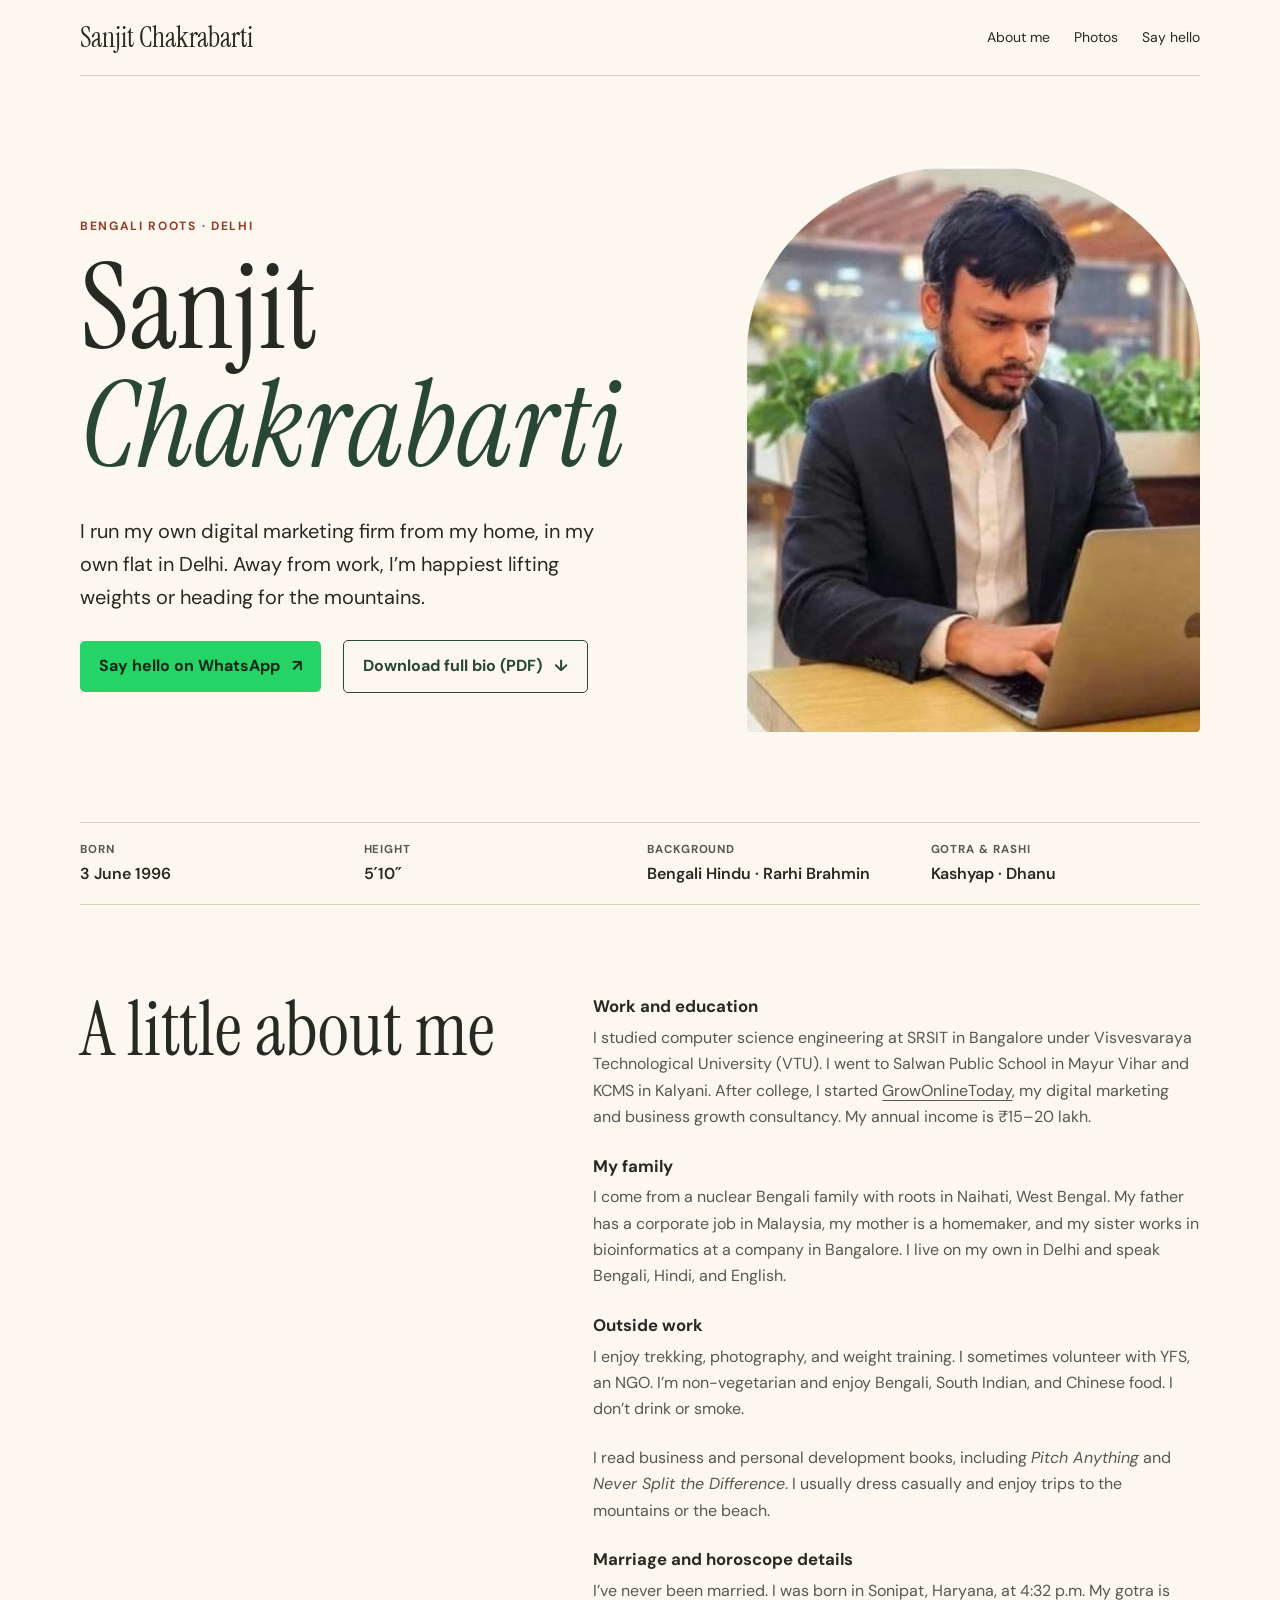
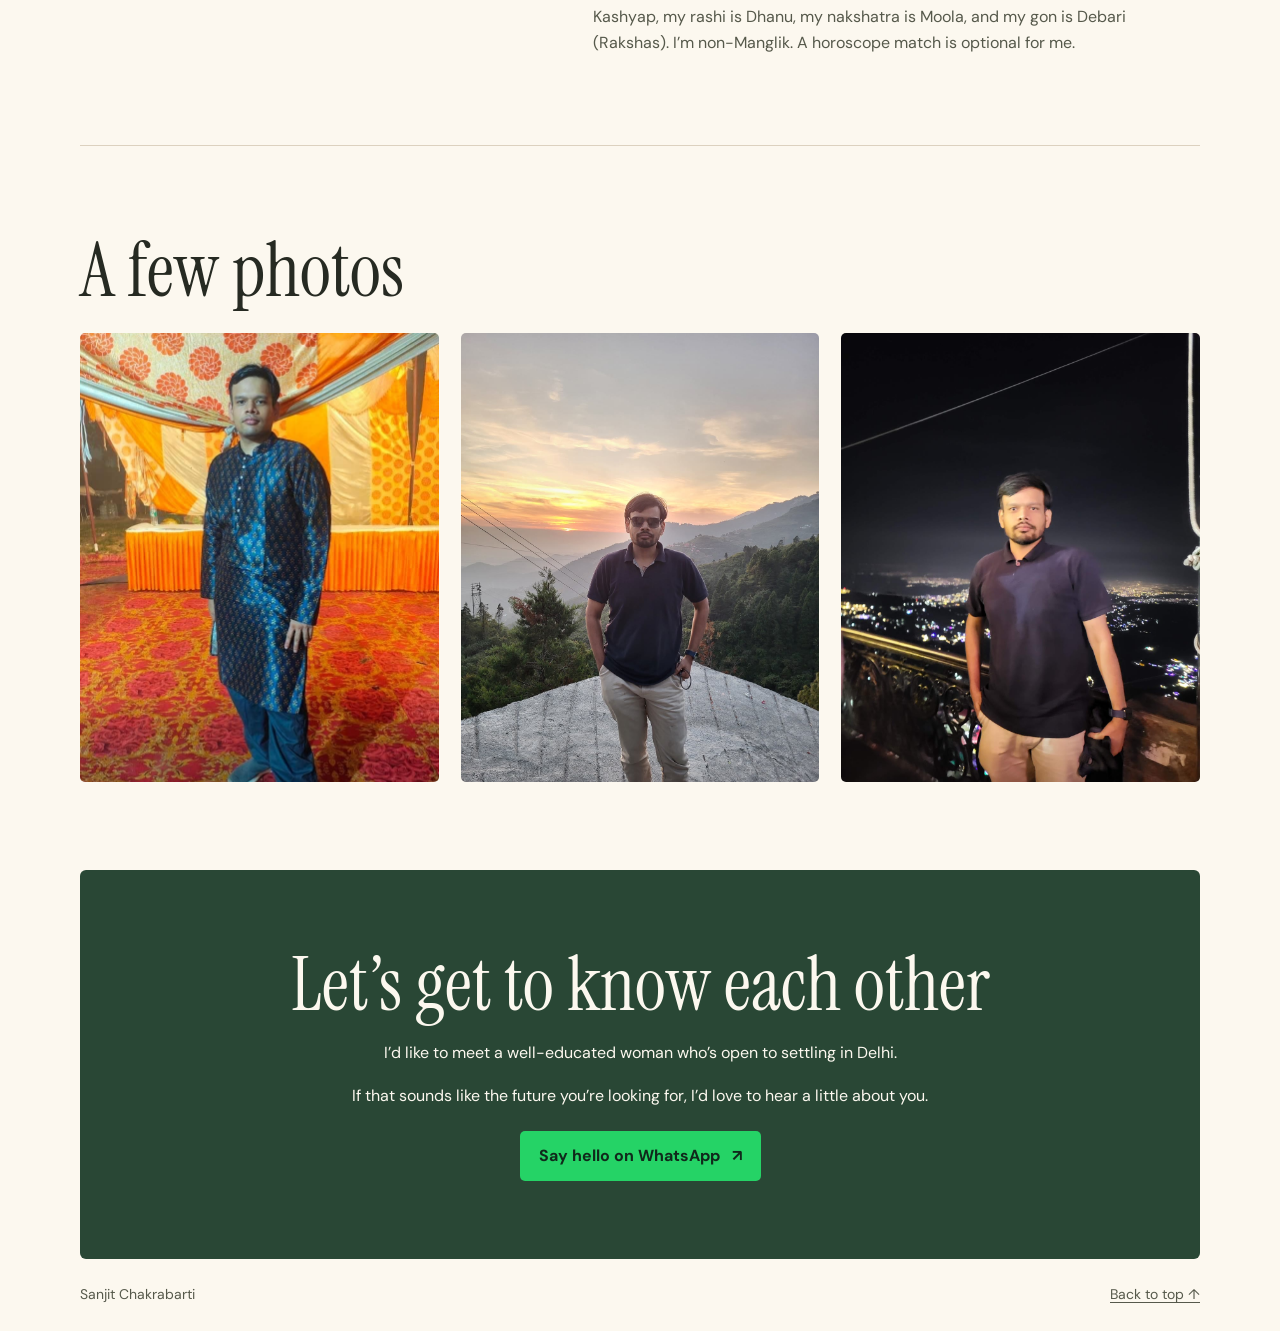
==== index.html @ 31b4d9bf "Use requested wording for marriage preference" ====
<!doctype html>
<html lang="en">
<head>
  <meta charset="utf-8">
  <meta name="viewport" content="width=device-width, initial-scale=1">
  <meta name="description" content="Meet Sanjit Chakrabarti, a Bengali entrepreneur based in Delhi. A little about my life, my family and what I’m looking for in marriage.">
  <meta property="og:title" content="Meet Sanjit Chakrabarti">
  <meta property="og:description" content="A little about my life, my family and what I’m looking for in marriage.">
  <meta property="og:type" content="profile">
  <meta property="og:image" content="https://bio.sanjitchakrabarti.com/photos/sanjit-at-work.jpg">
  <link rel="icon" href="photos/sanjit-at-work.jpg" type="image/jpeg">
  <link rel="stylesheet" href="https://fonts.googleapis.com/css2?family=DM+Sans:wght@400;500;600;700&family=Instrument+Serif:ital@0;1&display=swap">
  <title>Meet Sanjit Chakrabarti</title>
  <style>
    :root {
      color-scheme: light;
      --paper: #fcf8ef;
      --ink: #262a22;
      --muted: #56594b;
      --line: #dcd1bf;
      --green: #294735;
      --rust: #943e29;
      --whatsapp: #25d366;
      --display: "Instrument Serif", Georgia, serif;
    }
    * { box-sizing: border-box; }
    body { margin: 0; background: var(--paper); color: var(--ink); font: 1rem/1.65 "DM Sans", system-ui, sans-serif; }
    a { color: inherit; text-underline-offset: .24em; }
    a:hover { text-decoration-thickness: 2px; }
    a:focus-visible { outline: 2px solid var(--rust); outline-offset: 5px; }
    img { display: block; width: 100%; }
    .wrap { width: min(1120px, 100% - 48px); margin-inline: auto; }
    .masthead, nav, .actions, footer { display: flex; align-items: center; flex-wrap: wrap; }
    .masthead { min-height: 76px; justify-content: space-between; gap: 8px 24px; border-bottom: 1px solid var(--line); }
    .brand { font: 1.75rem var(--display); text-decoration: none; }
    nav { gap: 8px 24px; font-size: .875rem; }
    nav a { text-decoration: none; }
    nav a:hover { text-decoration: underline; }
    .hero { display: grid; grid-template-columns: 1.12fr .88fr; align-items: center; gap: clamp(32px, 7vw, 106px); padding-block: clamp(40px, 7vw, 96px); }
    .eyebrow { color: var(--rust); font-size: .75rem; font-weight: 700; letter-spacing: .14em; text-transform: uppercase; }
    h1, h2 { font-family: var(--display); font-weight: 400; line-height: .98; margin: 0 0 .25em; }
    h1 { font-size: clamp(3.6rem, 9.4vw, 8.3rem); }
    h1 em { display: block; color: var(--green); }
    h2 { font-size: clamp(2.7rem, 6vw, 4.7rem); }
    .intro { max-width: 37ch; font-size: clamp(1.05rem, 2vw, 1.25rem); }
    .actions { gap: 12px 22px; margin-top: 26px; }
    .button { display: inline-flex; align-items: center; gap: 12px; padding: 12px 19px; border-radius: 5px; background: var(--whatsapp); color: #10291b; font-weight: 700; text-decoration: none; }
    .button:hover { background: #20c45e; }
    .button.download { color: var(--green); background: transparent; border: 1px solid var(--green); }
    .button.download:hover { background: #efe3d1; }
    figure { margin: 0; }
    .hero img { aspect-ratio: 4 / 5; object-fit: cover; object-position: 50% 42%; border-radius: 48% 48% 4px 4px / 33% 33% 4px 4px; }
    .facts { margin: 0; padding: 17px 0; display: grid; grid-template-columns: repeat(4, 1fr); gap: 14px; border-block: 1px solid var(--line); }
    dt { color: var(--muted); font-size: .72rem; font-weight: 700; letter-spacing: .08em; text-transform: uppercase; }
    dd { margin: 2px 0 0; font-weight: 600; }
    .section { padding-block: clamp(40px, 7vw, 88px); }
    .section + .section { border-top: 1px solid var(--line); }
    .story { display: grid; grid-template-columns: .85fr 1.15fr; gap: 20px 65px; }
    .story h3 { margin: 0 0 4px; font-size: 1.05rem; }
    .story p { margin: 0 0 22px; color: var(--muted); max-width: 59ch; }
    .story p:last-child { margin-bottom: 0; }
    .gallery { display: grid; grid-template-columns: repeat(3, 1fr); gap: clamp(8px, 2vw, 22px); margin-top: 26px; }
    .gallery a { display: block; }
    .gallery img { aspect-ratio: 4 / 5; object-fit: cover; object-position: center 36%; border-radius: 5px; }
    .contact { background: var(--green); color: #fcf8ef; text-align: center; padding: clamp(34px, 7vw, 78px) 22px; border-radius: 6px; }
    .contact p { max-width: 54ch; margin: 16px auto 0; }
    .contact .button { margin-top: 22px; }
    .contact a:focus-visible { outline-color: var(--paper); }
    footer { justify-content: space-between; gap: 10px 24px; padding-block: 24px; color: var(--muted); font-size: .875rem; }
    @media (max-width: 680px) {
      .wrap { width: calc(100% - 36px); }
      .masthead { padding-block: 12px; min-height: 0; }
      nav { gap: 6px 14px; }
      .hero, .story { grid-template-columns: 1fr; }
      .hero { gap: 26px; }
      .hero figure { grid-row: 1; width: min(100%, 285px); margin-inline: auto; }
      .hero img { aspect-ratio: 5 / 5; object-position: 50% 35%; }
      .facts { grid-template-columns: repeat(2, 1fr); }
    }
  </style>
</head>
<body id="top">
  <header class="masthead wrap">
    <a class="brand" href="#top">Sanjit Chakrabarti</a>
    <nav aria-label="On this page">
      <a href="#about">About me</a>
      <a href="#photos">Photos</a>
      <a href="#contact">Say hello</a>
    </nav>
  </header>
  <main class="wrap">
    <section class="hero" aria-labelledby="name">
      <div>
        <p class="eyebrow">Bengali roots · Delhi</p>
        <h1 id="name">Sanjit <em>Chakrabarti</em></h1>
        <p class="intro">I run my own digital marketing firm from my home, in my own flat in Delhi. Away from work, I’m happiest lifting weights or heading for the mountains.</p>
        <div class="actions">
          <a class="button" href="https://wa.me/917278135942?text=Hi%20Sanjit%21%20I%20came%20across%20your%20bio%20and%20would%20love%20to%20say%20hello.">Say hello on WhatsApp <span aria-hidden="true">↗</span></a>
          <a class="button download" href="sanjit-chakrabarti-bio.pdf" download>Download full bio (PDF) <span aria-hidden="true">↓</span></a>
        </div>
      </div>
      <figure><img src="photos/sanjit-at-work.jpg" alt="Sanjit working on his laptop at a café" fetchpriority="high"></figure>
    </section>

    <dl class="facts">
      <div><dt>Born</dt><dd><time datetime="1996-06-03">3 June 1996</time></dd></div>
      <div><dt>Height</dt><dd>5′10″</dd></div>
      <div><dt>Background</dt><dd>Bengali Hindu · Rarhi Brahmin</dd></div>
      <div><dt>Gotra &amp; rashi</dt><dd>Kashyap · Dhanu</dd></div>
    </dl>

    <section class="section story" id="about" aria-labelledby="about-title">
      <h2 id="about-title">A little about me</h2>
      <div>
        <h3>Work and education</h3>
        <p>I studied computer science engineering at SRSIT in Bangalore under Visvesvaraya Technological University (VTU). I went to Salwan Public School in Mayur Vihar and KCMS in Kalyani. After college, I started <a href="https://growonlinetoday.com">GrowOnlineToday</a>, my digital marketing and business growth consultancy. My annual income is ₹15–20 lakh.</p>
        <h3>My family</h3>
        <p>I come from a nuclear Bengali family with roots in Naihati, West Bengal. My father has a corporate job in Malaysia, my mother is a homemaker, and my sister works in bioinformatics at a company in Bangalore. I live on my own in Delhi and speak Bengali, Hindi, and English.</p>
        <h3>Outside work</h3>
        <p>I enjoy trekking, photography, and weight training. I sometimes volunteer with YFS, an NGO. I’m non-vegetarian and enjoy Bengali, South Indian, and Chinese food. I don’t drink or smoke.</p>
        <p>I read business and personal development books, including <cite>Pitch Anything</cite> and <cite>Never Split the Difference</cite>. I usually dress casually and enjoy trips to the mountains or the beach.</p>
        <h3>Marriage and horoscope details</h3>
        <p>I’ve never been married. I was born in Sonipat, Haryana, at 4:32 p.m. My gotra is Kashyap, my rashi is Dhanu, my nakshatra is Moola, and my gon is Debari (Rakshas). I’m non-Manglik. A horoscope match is optional for me.</p>
      </div>
    </section>

    <section class="section" id="photos" aria-labelledby="photos-title">
      <h2 id="photos-title">A few photos</h2>
      <div class="gallery">
        <a href="photos/sanjit-at-celebration.jpg"><img loading="lazy" src="photos/sanjit-at-celebration.jpg" alt="Sanjit in a blue kurta at a celebration"></a>
        <a href="photos/sanjit-in-the-hills.jpg"><img loading="lazy" src="photos/sanjit-in-the-hills.jpg" alt="Sanjit overlooking the hills at sunset"></a>
        <a href="photos/sanjit-at-night.jpg"><img loading="lazy" src="photos/sanjit-at-night.jpg" alt="Sanjit with city lights behind him at night"></a>
      </div>
    </section>

    <section class="contact" id="contact" aria-labelledby="contact-title">
      <h2 id="contact-title">Let’s get to know each other</h2>
      <p>I’d like to meet a well-educated woman who’s open to settling in Delhi.</p>
      <p>If that sounds like the future you’re looking for, I’d love to hear a little about you.</p>
      <a class="button" href="https://wa.me/917278135942?text=Hi%20Sanjit%21%20I%20came%20across%20your%20bio%20and%20would%20love%20to%20say%20hello.">Say hello on WhatsApp <span aria-hidden="true">↗</span></a>
    </section>
  </main>
  <footer class="wrap"><span>Sanjit Chakrabarti</span><a href="#top">Back to top ↑</a></footer>
</body>
</html>
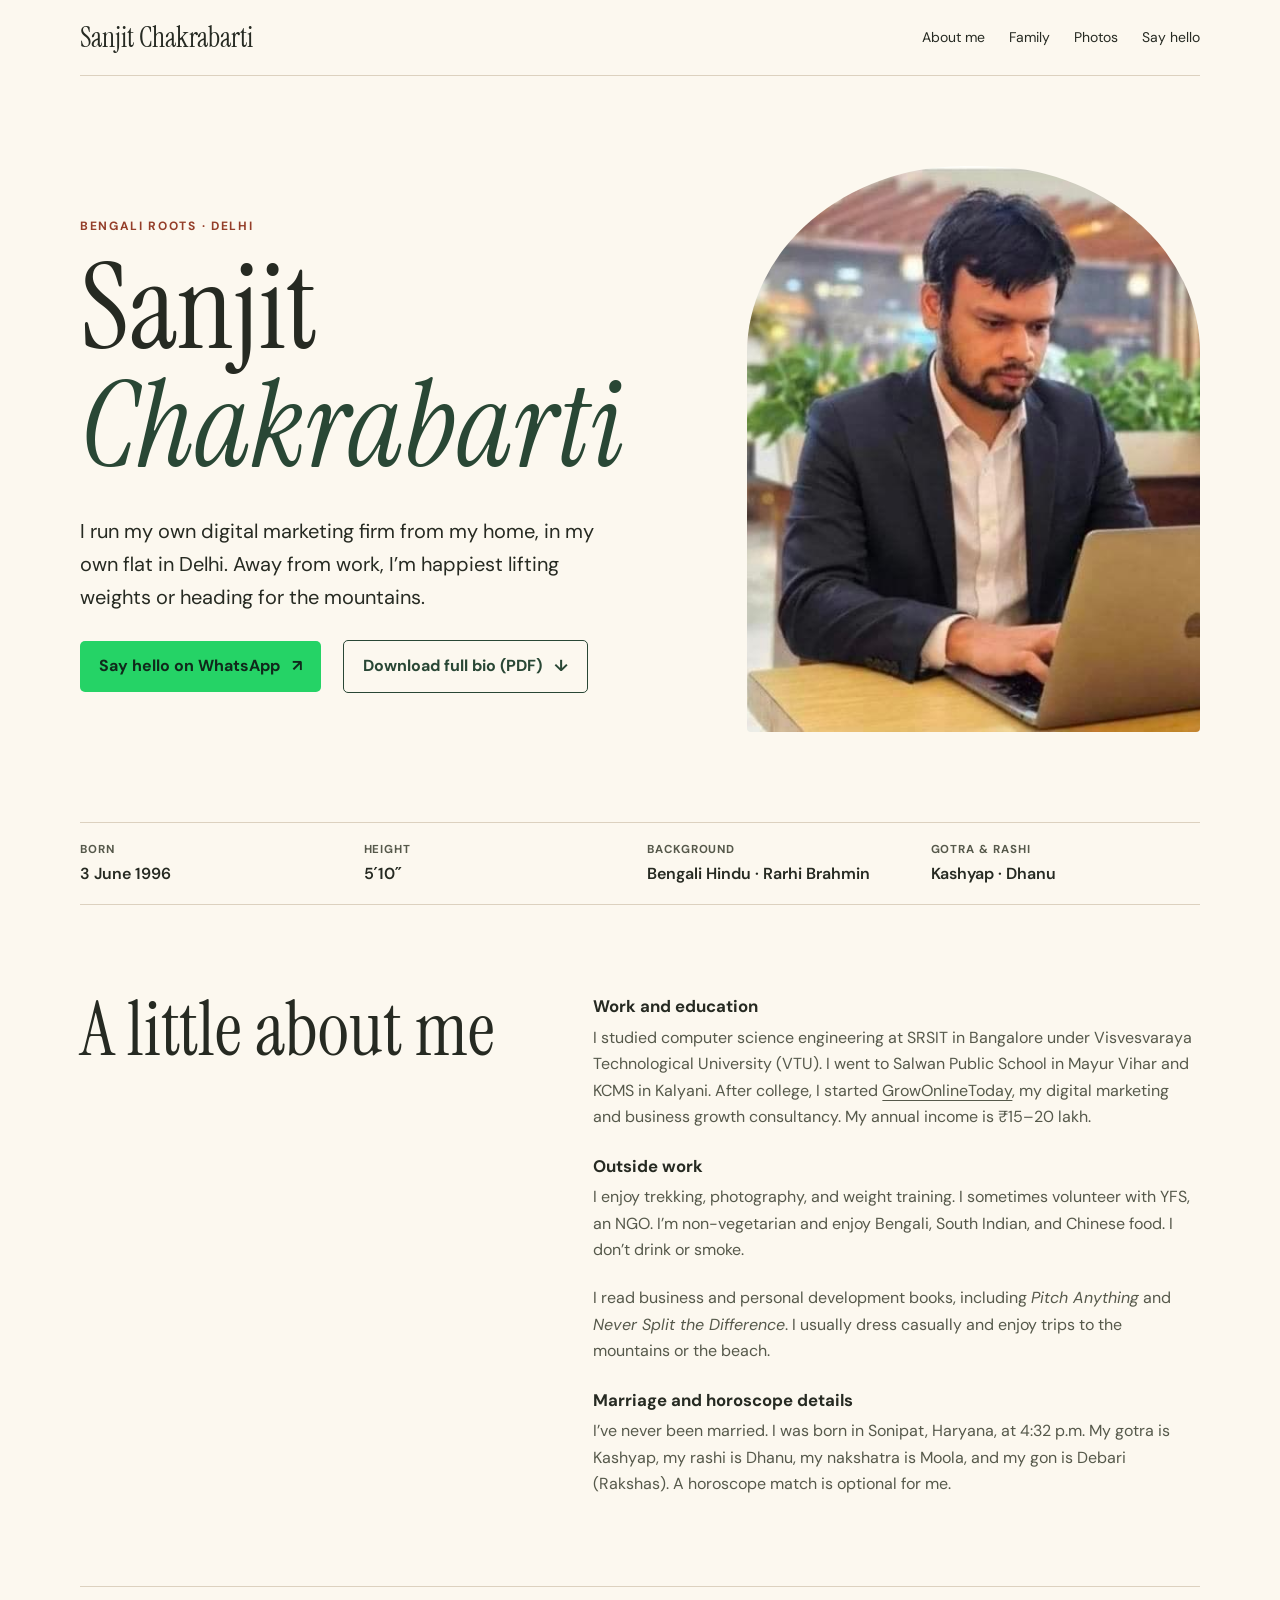
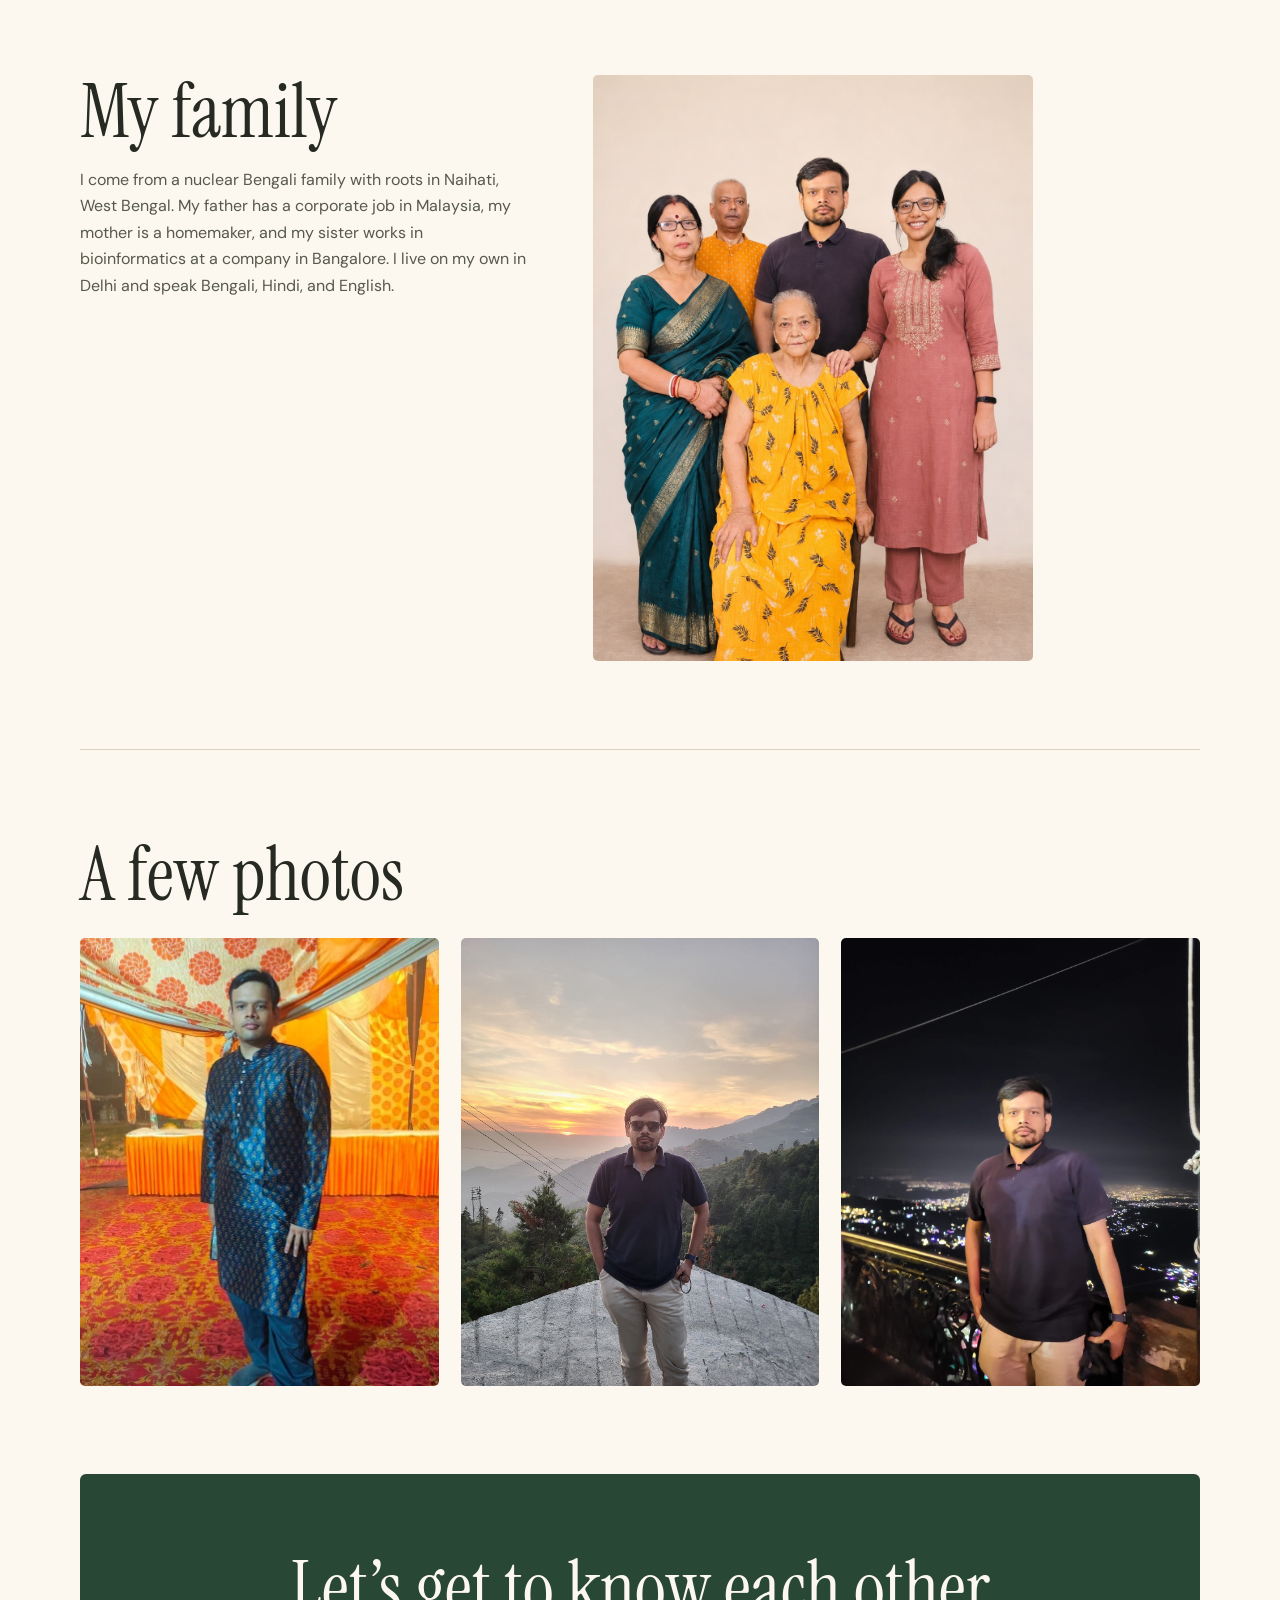
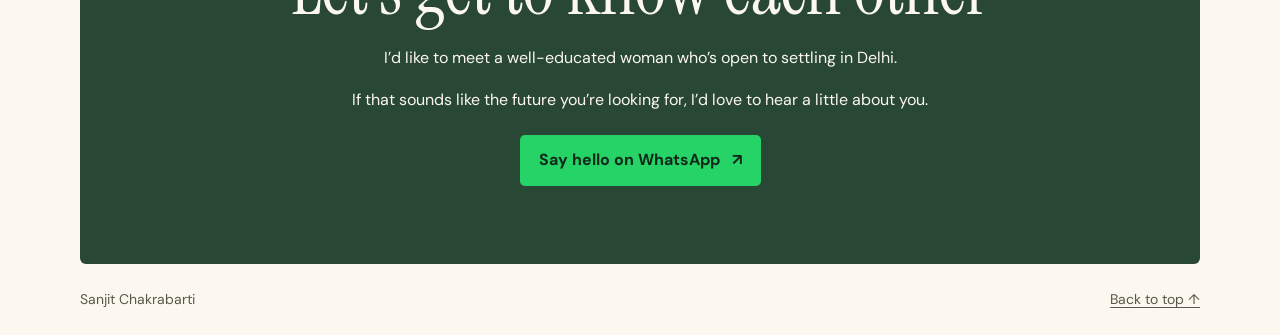
==== commit fb9a7eca: "Add family portrait section and remove Manglik reference" ====
--- a/index.html
+++ b/index.html
@@ -59,6 +59,8 @@
     .story h3 { margin: 0 0 4px; font-size: 1.05rem; }
     .story p { margin: 0 0 22px; color: var(--muted); max-width: 59ch; }
     .story p:last-child { margin-bottom: 0; }
+    .family-photo { width: min(100%, 440px); }
+    .family-photo img { height: auto; border-radius: 5px; }
     .gallery { display: grid; grid-template-columns: repeat(3, 1fr); gap: clamp(8px, 2vw, 22px); margin-top: 26px; }
     .gallery a { display: block; }
     .gallery img { aspect-ratio: 4 / 5; object-fit: cover; object-position: center 36%; border-radius: 5px; }
@@ -84,6 +86,7 @@
     <a class="brand" href="#top">Sanjit Chakrabarti</a>
     <nav aria-label="On this page">
       <a href="#about">About me</a>
+      <a href="#family">Family</a>
       <a href="#photos">Photos</a>
       <a href="#contact">Say hello</a>
     </nav>
@@ -114,14 +117,22 @@
       <div>
         <h3>Work and education</h3>
         <p>I studied computer science engineering at SRSIT in Bangalore under Visvesvaraya Technological University (VTU). I went to Salwan Public School in Mayur Vihar and KCMS in Kalyani. After college, I started <a href="https://growonlinetoday.com">GrowOnlineToday</a>, my digital marketing and business growth consultancy. My annual income is ₹15–20 lakh.</p>
-        <h3>My family</h3>
-        <p>I come from a nuclear Bengali family with roots in Naihati, West Bengal. My father has a corporate job in Malaysia, my mother is a homemaker, and my sister works in bioinformatics at a company in Bangalore. I live on my own in Delhi and speak Bengali, Hindi, and English.</p>
         <h3>Outside work</h3>
         <p>I enjoy trekking, photography, and weight training. I sometimes volunteer with YFS, an NGO. I’m non-vegetarian and enjoy Bengali, South Indian, and Chinese food. I don’t drink or smoke.</p>
         <p>I read business and personal development books, including <cite>Pitch Anything</cite> and <cite>Never Split the Difference</cite>. I usually dress casually and enjoy trips to the mountains or the beach.</p>
         <h3>Marriage and horoscope details</h3>
-        <p>I’ve never been married. I was born in Sonipat, Haryana, at 4:32 p.m. My gotra is Kashyap, my rashi is Dhanu, my nakshatra is Moola, and my gon is Debari (Rakshas). I’m non-Manglik. A horoscope match is optional for me.</p>
+        <p>I’ve never been married. I was born in Sonipat, Haryana, at 4:32 p.m. My gotra is Kashyap, my rashi is Dhanu, my nakshatra is Moola, and my gon is Debari (Rakshas). A horoscope match is optional for me.</p>
       </div>
+    </section>
+
+    <section class="section story" id="family" aria-labelledby="family-title">
+      <div>
+        <h2 id="family-title">My family</h2>
+        <p>I come from a nuclear Bengali family with roots in Naihati, West Bengal. My father has a corporate job in Malaysia, my mother is a homemaker, and my sister works in bioinformatics at a company in Bangalore. I live on my own in Delhi and speak Bengali, Hindi, and English.</p>
+      </div>
+      <figure class="family-photo">
+        <img src="photos/family-portrait.jpg" alt="Sanjit with his family in a group portrait" loading="lazy">
+      </figure>
     </section>
 
     <section class="section" id="photos" aria-labelledby="photos-title">
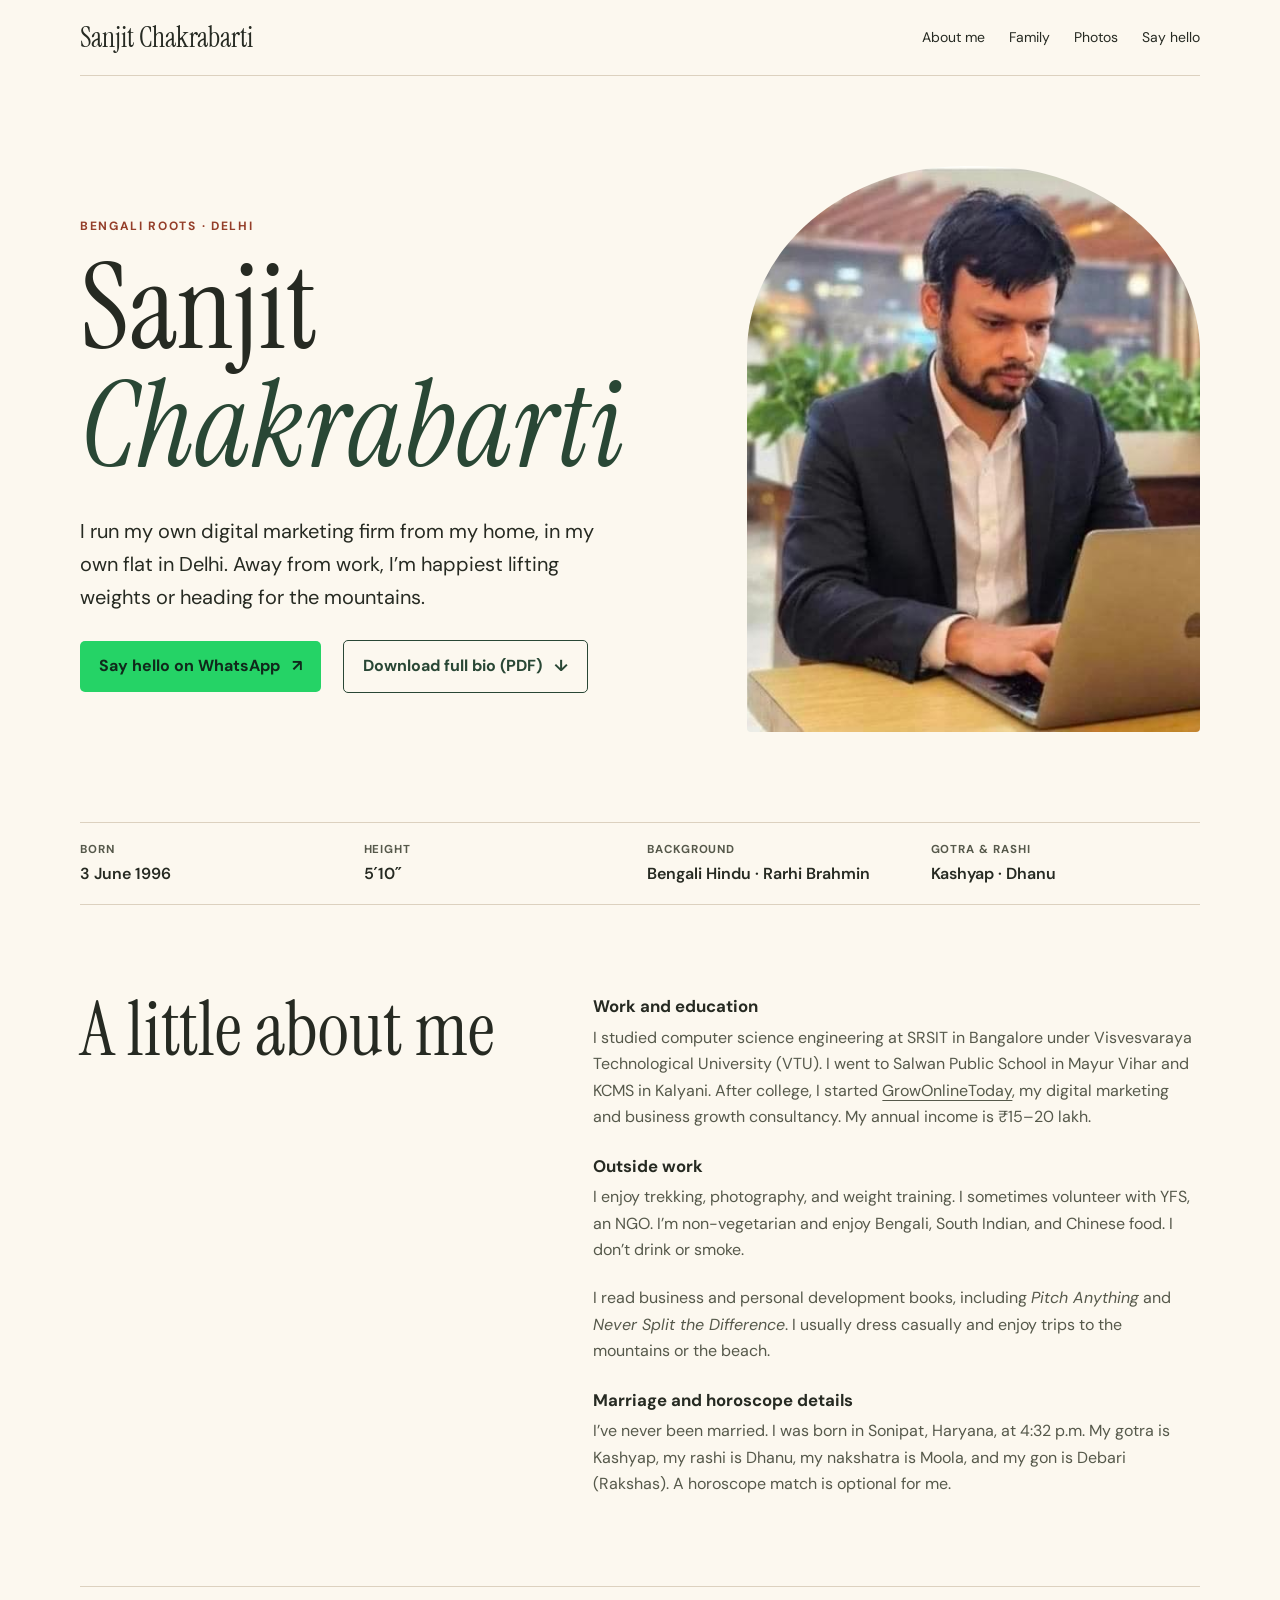
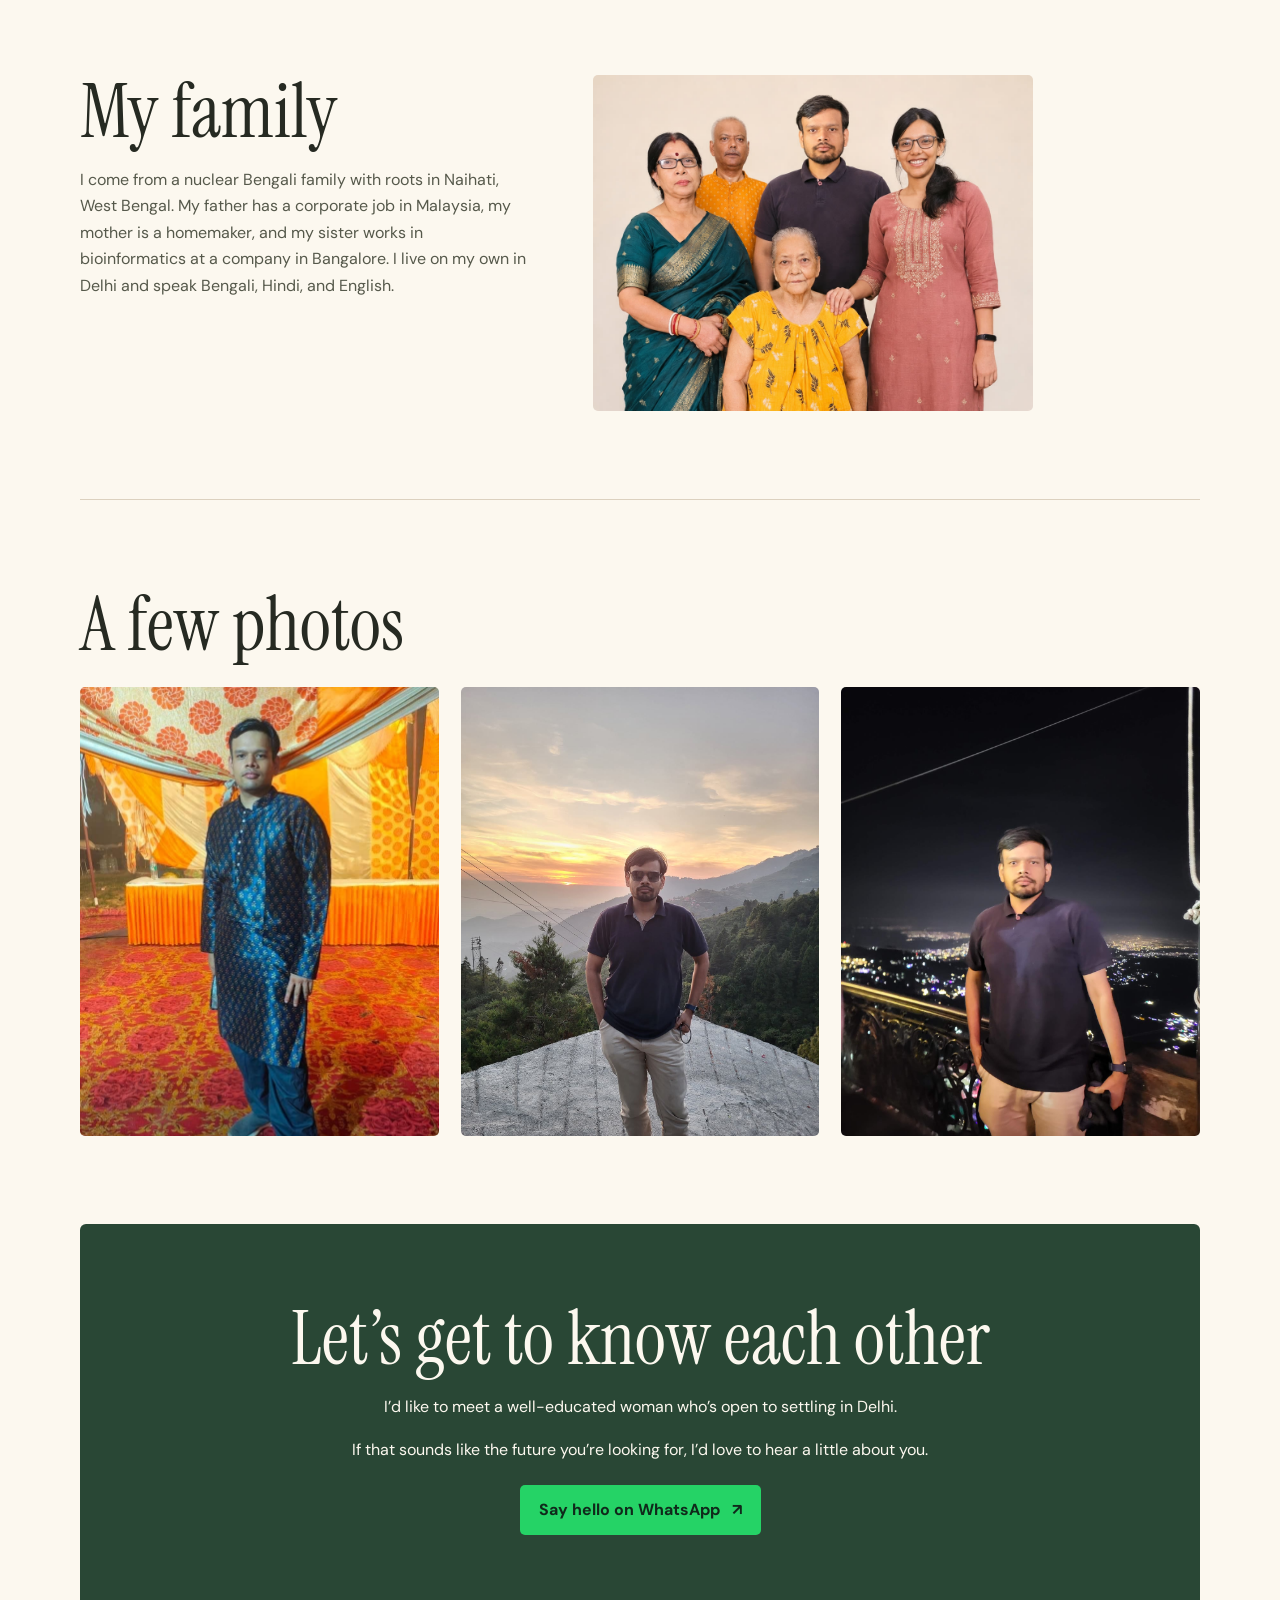
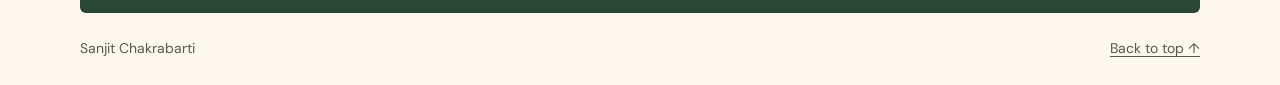
==== commit fb2bba31: "Crop family portrait to show upper bodies" ====
--- a/index.html
+++ b/index.html
@@ -99,7 +99,7 @@
         <p class="intro">I run my own digital marketing firm from my home, in my own flat in Delhi. Away from work, I’m happiest lifting weights or heading for the mountains.</p>
         <div class="actions">
           <a class="button" href="https://wa.me/917278135942?text=Hi%20Sanjit%21%20I%20came%20across%20your%20bio%20and%20would%20love%20to%20say%20hello.">Say hello on WhatsApp <span aria-hidden="true">↗</span></a>
-          <a class="button download" href="sanjit-chakrabarti-bio.pdf" download>Download full bio (PDF) <span aria-hidden="true">↓</span></a>
+          <a class="button download" href="sanjit-chakrabarti-bio.pdf?v=family" download>Download full bio (PDF) <span aria-hidden="true">↓</span></a>
         </div>
       </div>
       <figure><img src="photos/sanjit-at-work.jpg" alt="Sanjit working on his laptop at a café" fetchpriority="high"></figure>
@@ -131,7 +131,7 @@
         <p>I come from a nuclear Bengali family with roots in Naihati, West Bengal. My father has a corporate job in Malaysia, my mother is a homemaker, and my sister works in bioinformatics at a company in Bangalore. I live on my own in Delhi and speak Bengali, Hindi, and English.</p>
       </div>
       <figure class="family-photo">
-        <img src="photos/family-portrait.jpg" alt="Sanjit with his family in a group portrait" loading="lazy">
+        <img src="photos/family-portrait.jpg?v=upper" width="1086" height="830" alt="Sanjit with his family in a group portrait" loading="lazy">
       </figure>
     </section>
 
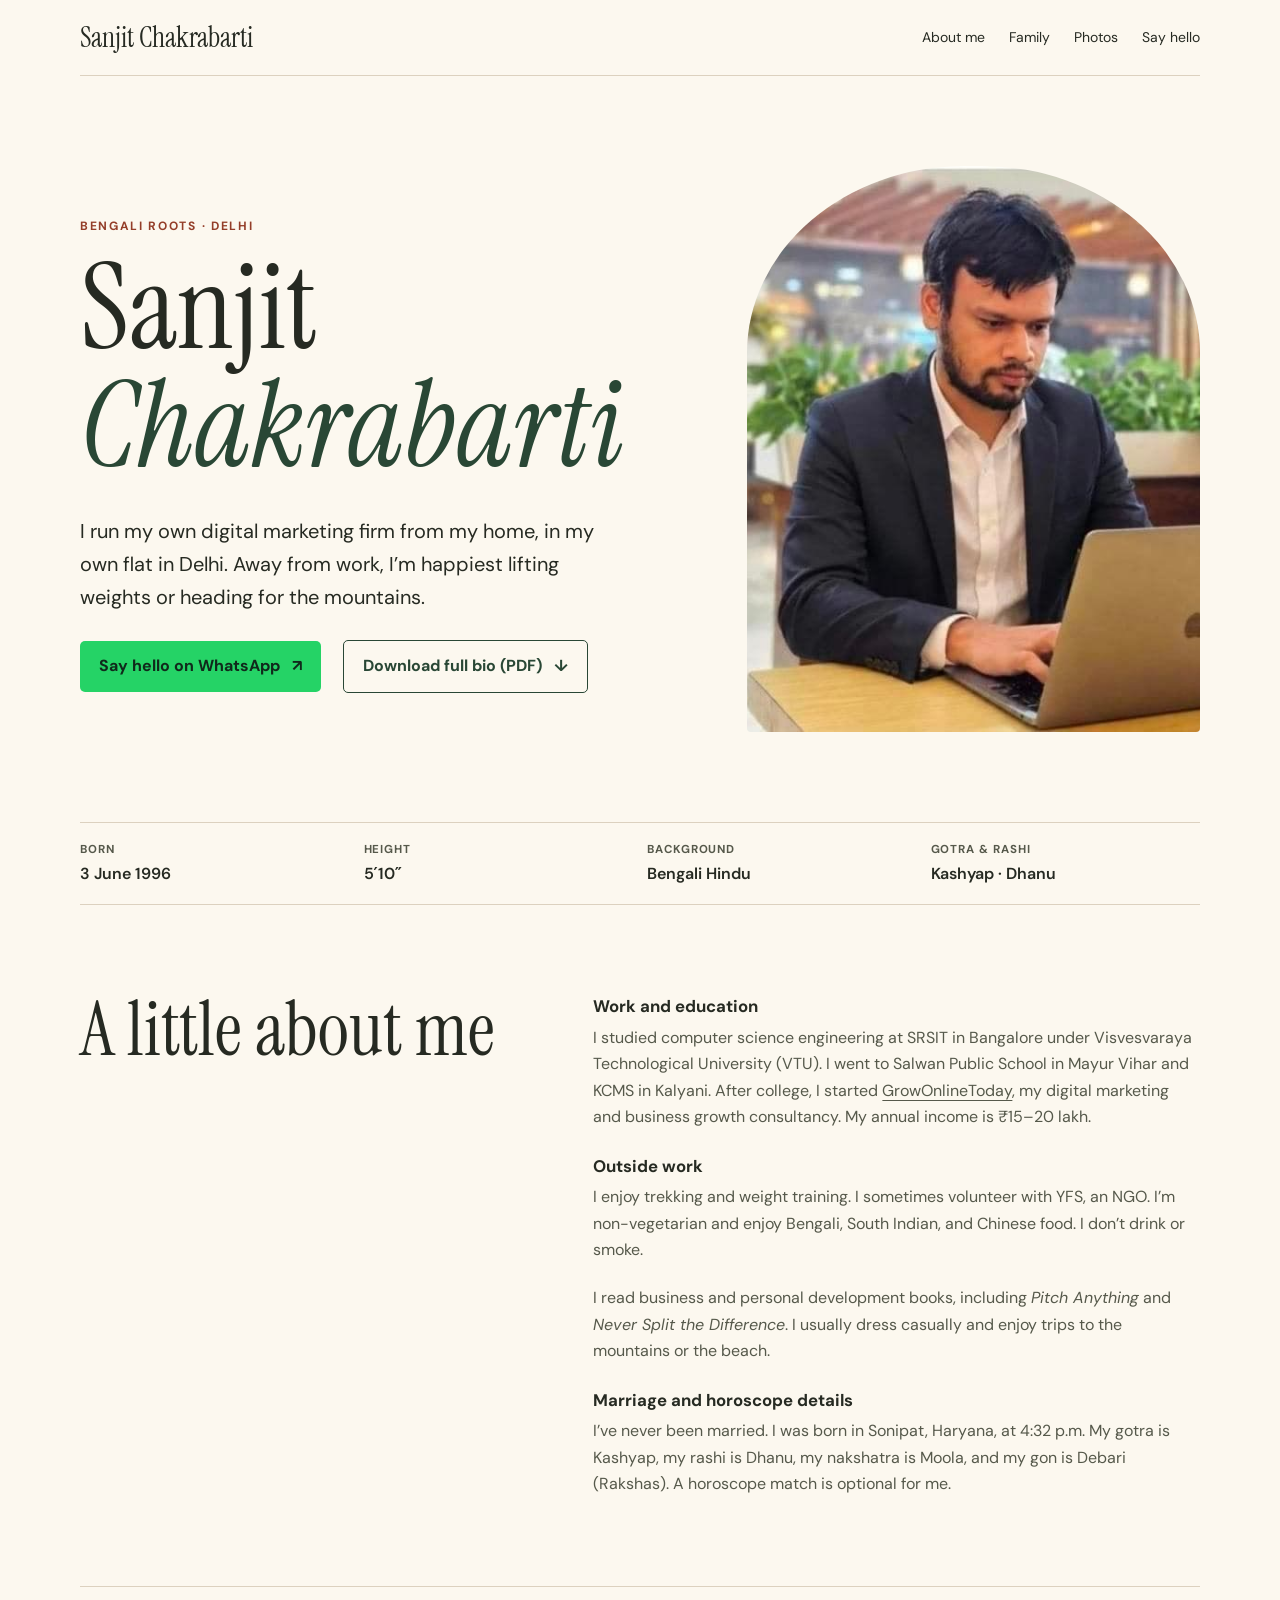
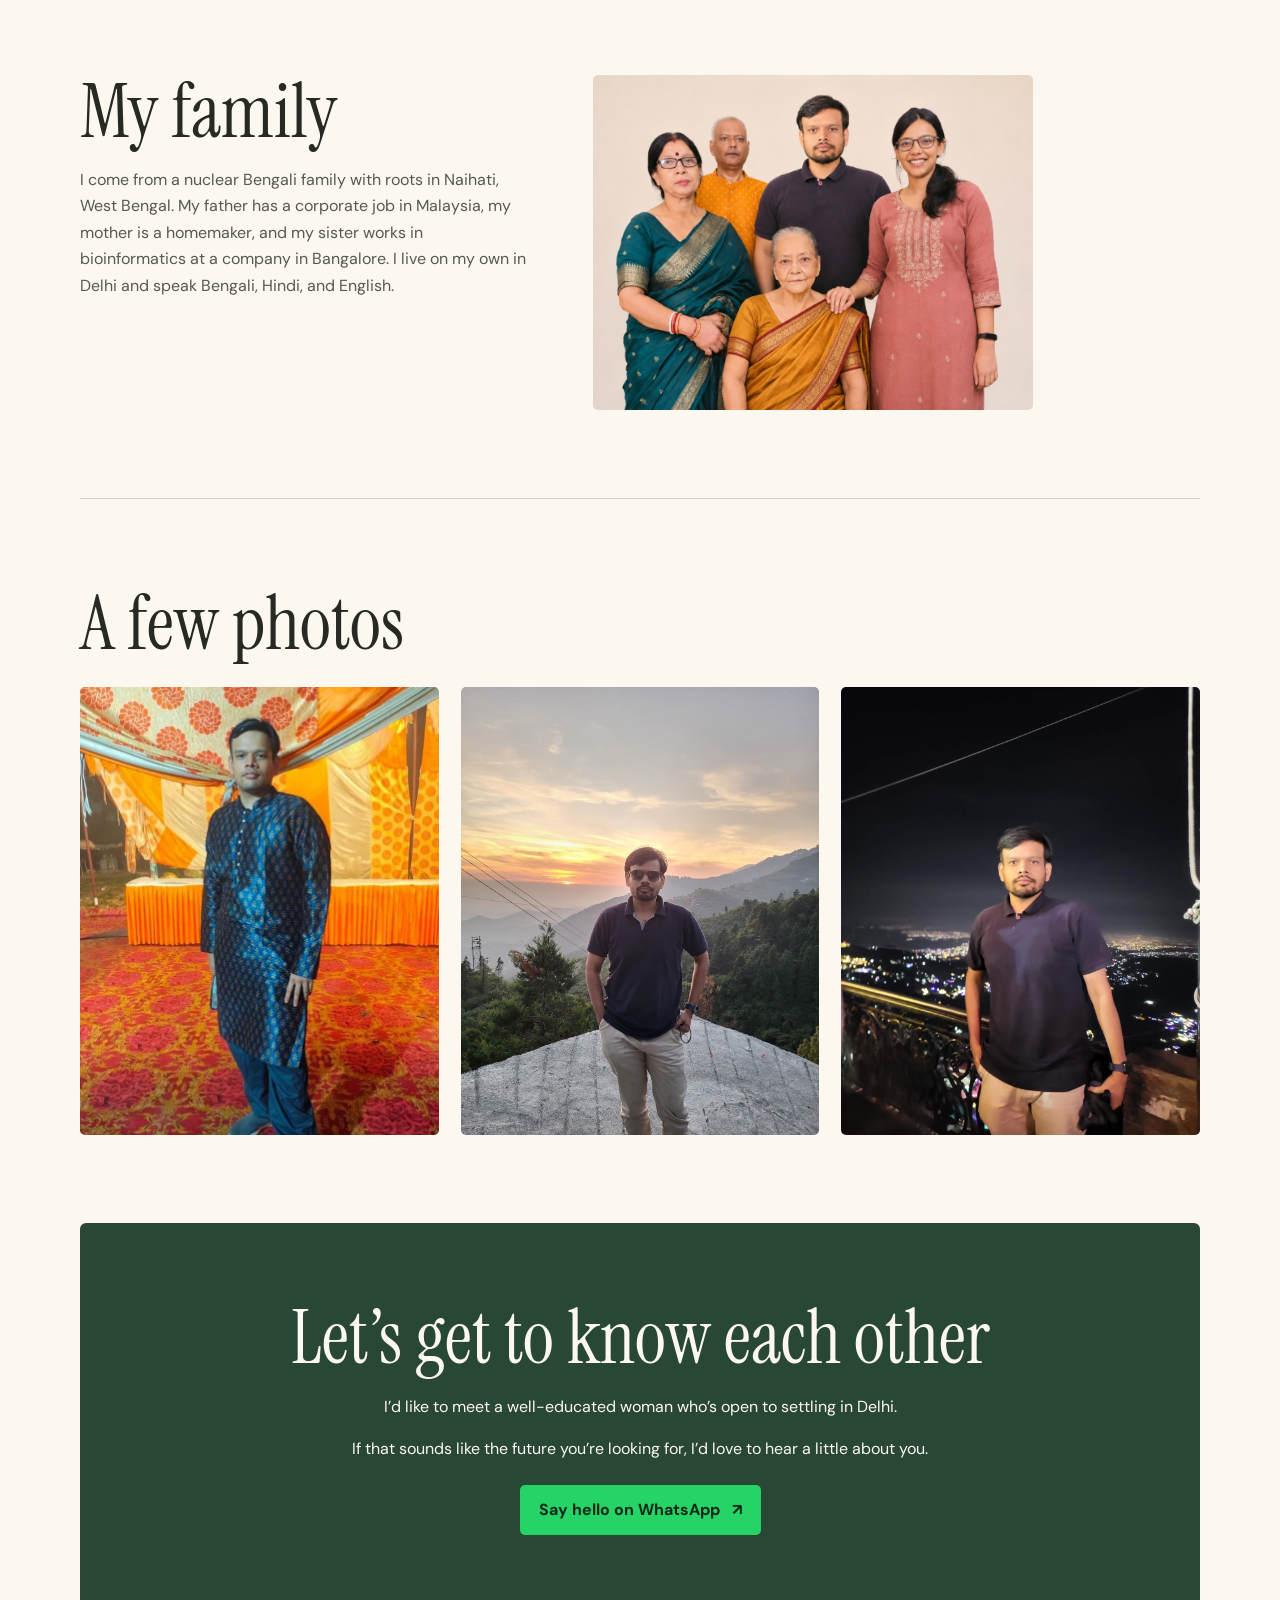
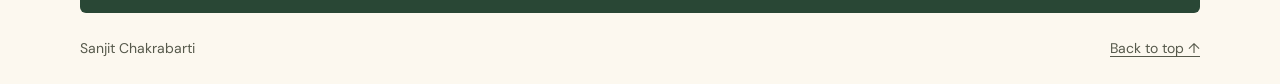
==== commit 84139c5e: "Update family portrait and simplify bio details" ====
--- a/index.html
+++ b/index.html
@@ -99,7 +99,7 @@
         <p class="intro">I run my own digital marketing firm from my home, in my own flat in Delhi. Away from work, I’m happiest lifting weights or heading for the mountains.</p>
         <div class="actions">
           <a class="button" href="https://wa.me/917278135942?text=Hi%20Sanjit%21%20I%20came%20across%20your%20bio%20and%20would%20love%20to%20say%20hello.">Say hello on WhatsApp <span aria-hidden="true">↗</span></a>
-          <a class="button download" href="sanjit-chakrabarti-bio.pdf?v=family" download>Download full bio (PDF) <span aria-hidden="true">↓</span></a>
+          <a class="button download" href="sanjit-chakrabarti-bio.pdf?v=family-saree" download>Download full bio (PDF) <span aria-hidden="true">↓</span></a>
         </div>
       </div>
       <figure><img src="photos/sanjit-at-work.jpg" alt="Sanjit working on his laptop at a café" fetchpriority="high"></figure>
@@ -108,7 +108,7 @@
     <dl class="facts">
       <div><dt>Born</dt><dd><time datetime="1996-06-03">3 June 1996</time></dd></div>
       <div><dt>Height</dt><dd>5′10″</dd></div>
-      <div><dt>Background</dt><dd>Bengali Hindu · Rarhi Brahmin</dd></div>
+      <div><dt>Background</dt><dd>Bengali Hindu</dd></div>
       <div><dt>Gotra &amp; rashi</dt><dd>Kashyap · Dhanu</dd></div>
     </dl>
 
@@ -116,9 +116,9 @@
       <h2 id="about-title">A little about me</h2>
       <div>
         <h3>Work and education</h3>
-        <p>I studied computer science engineering at SRSIT in Bangalore under Visvesvaraya Technological University (VTU). I went to Salwan Public School in Mayur Vihar and KCMS in Kalyani. After college, I started <a href="https://growonlinetoday.com">GrowOnlineToday</a>, my digital marketing and business growth consultancy. My annual income is ₹15–20 lakh.</p>
+        <p>I studied computer science engineering at SRSIT in Bangalore under Visvesvaraya Technological University (VTU). I went to Salwan Public School in Mayur Vihar and KCMS in Kalyani. After college, I started <a href="https://growonlinetoday.com/" target="_blank" rel="noopener">GrowOnlineToday</a>, my digital marketing and business growth consultancy. My annual income is ₹15–20 lakh.</p>
         <h3>Outside work</h3>
-        <p>I enjoy trekking, photography, and weight training. I sometimes volunteer with YFS, an NGO. I’m non-vegetarian and enjoy Bengali, South Indian, and Chinese food. I don’t drink or smoke.</p>
+        <p>I enjoy trekking and weight training. I sometimes volunteer with YFS, an NGO. I’m non-vegetarian and enjoy Bengali, South Indian, and Chinese food. I don’t drink or smoke.</p>
         <p>I read business and personal development books, including <cite>Pitch Anything</cite> and <cite>Never Split the Difference</cite>. I usually dress casually and enjoy trips to the mountains or the beach.</p>
         <h3>Marriage and horoscope details</h3>
         <p>I’ve never been married. I was born in Sonipat, Haryana, at 4:32 p.m. My gotra is Kashyap, my rashi is Dhanu, my nakshatra is Moola, and my gon is Debari (Rakshas). A horoscope match is optional for me.</p>
@@ -131,7 +131,7 @@
         <p>I come from a nuclear Bengali family with roots in Naihati, West Bengal. My father has a corporate job in Malaysia, my mother is a homemaker, and my sister works in bioinformatics at a company in Bangalore. I live on my own in Delhi and speak Bengali, Hindi, and English.</p>
       </div>
       <figure class="family-photo">
-        <img src="photos/family-portrait.jpg?v=upper" width="1086" height="830" alt="Sanjit with his family in a group portrait" loading="lazy">
+        <img src="photos/family-portrait.jpg?v=saree" width="1086" height="829" alt="Sanjit with his family in a group portrait" loading="lazy">
       </figure>
     </section>
 
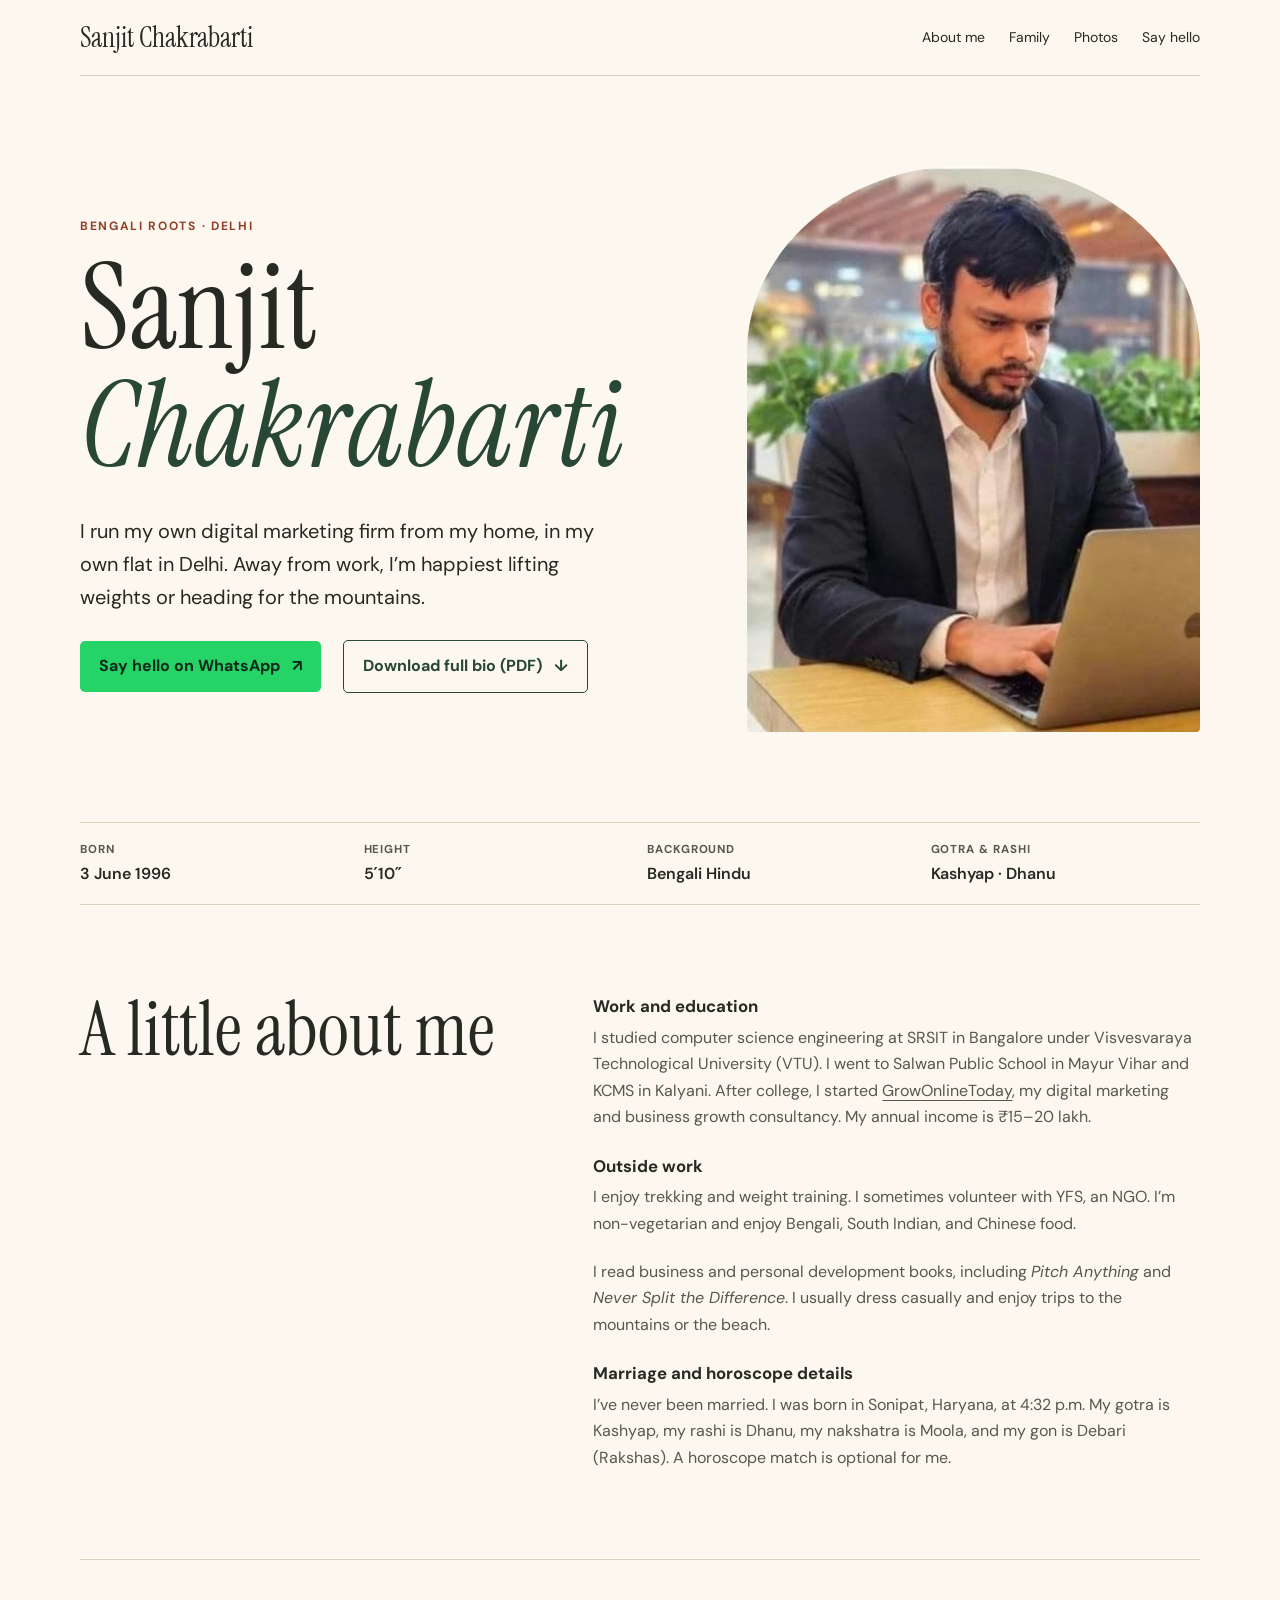
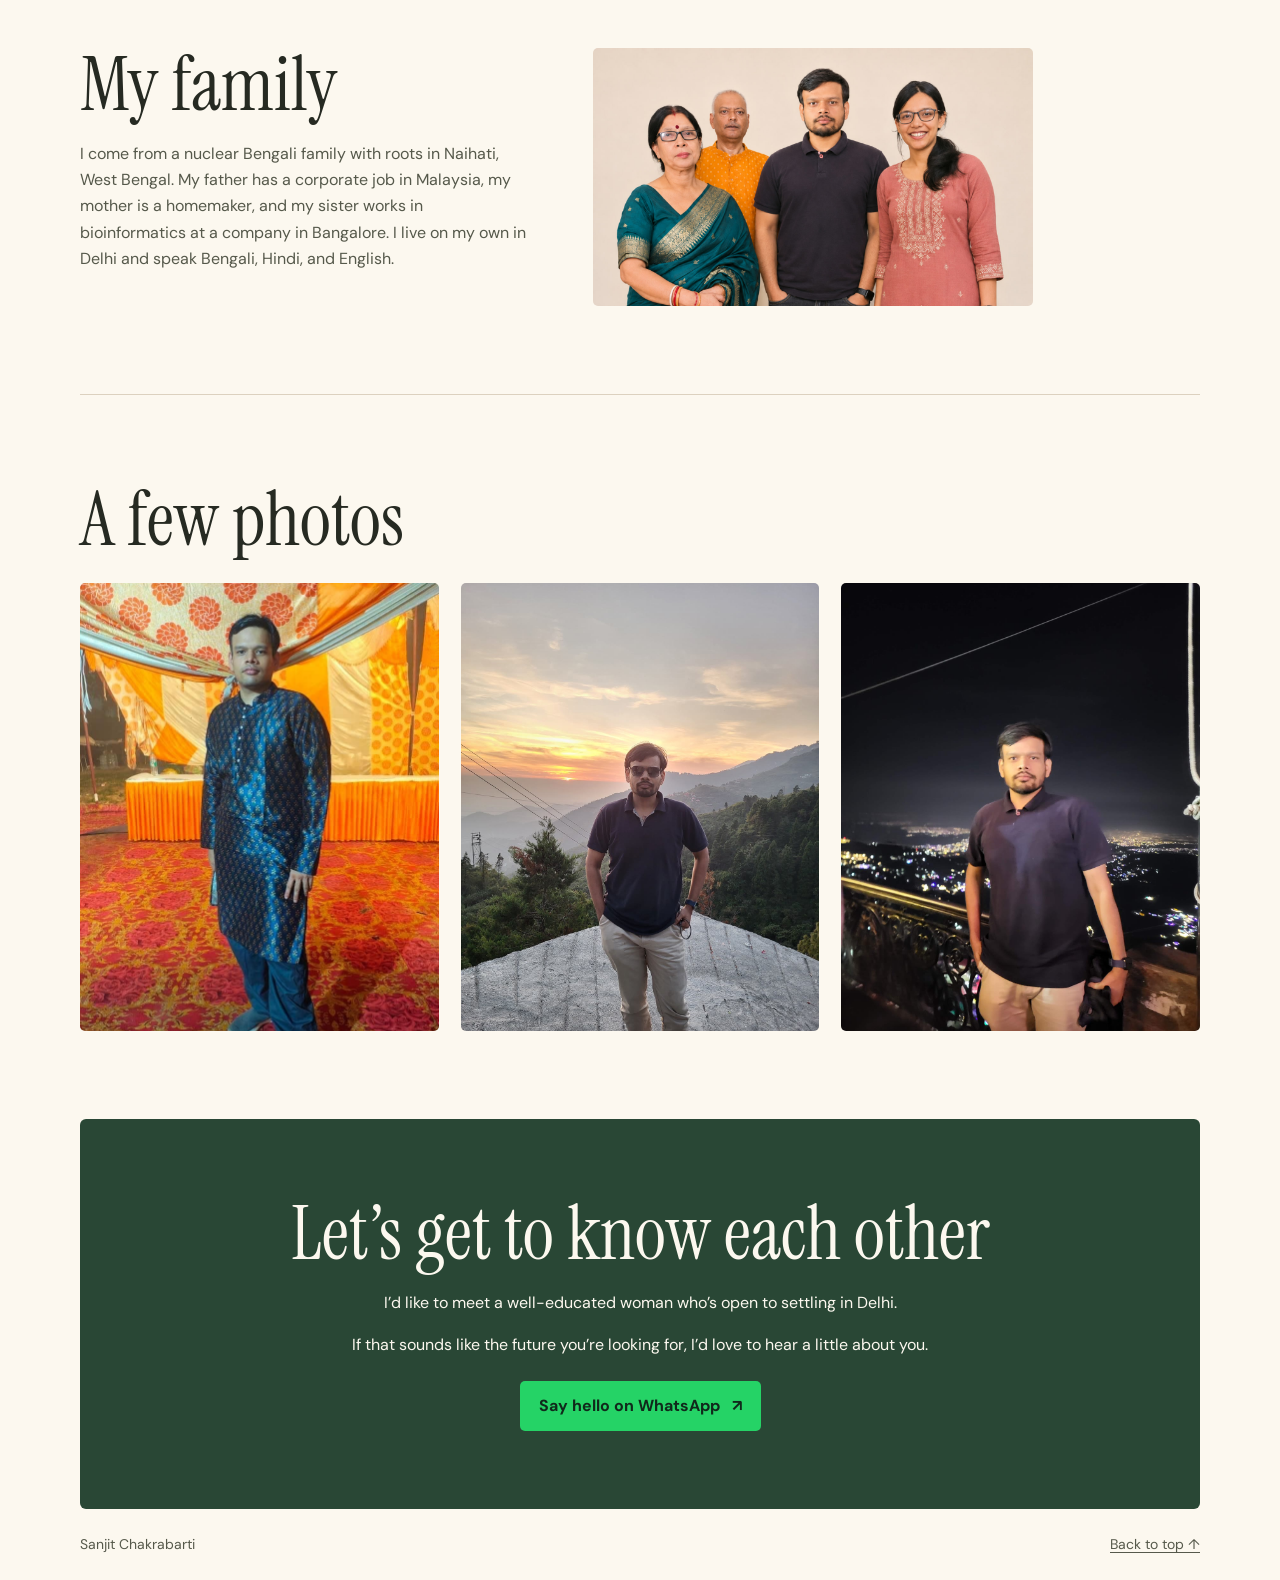
==== commit 4e7e4e81: "Update family portrait and remove lifestyle sentence" ====
--- a/index.html
+++ b/index.html
@@ -99,7 +99,7 @@
         <p class="intro">I run my own digital marketing firm from my home, in my own flat in Delhi. Away from work, I’m happiest lifting weights or heading for the mountains.</p>
         <div class="actions">
           <a class="button" href="https://wa.me/917278135942?text=Hi%20Sanjit%21%20I%20came%20across%20your%20bio%20and%20would%20love%20to%20say%20hello.">Say hello on WhatsApp <span aria-hidden="true">↗</span></a>
-          <a class="button download" href="sanjit-chakrabarti-bio.pdf?v=family-saree" download>Download full bio (PDF) <span aria-hidden="true">↓</span></a>
+          <a class="button download" href="sanjit-chakrabarti-bio.pdf?v=family-four" download>Download full bio (PDF) <span aria-hidden="true">↓</span></a>
         </div>
       </div>
       <figure><img src="photos/sanjit-at-work.jpg" alt="Sanjit working on his laptop at a café" fetchpriority="high"></figure>
@@ -118,7 +118,7 @@
         <h3>Work and education</h3>
         <p>I studied computer science engineering at SRSIT in Bangalore under Visvesvaraya Technological University (VTU). I went to Salwan Public School in Mayur Vihar and KCMS in Kalyani. After college, I started <a href="https://growonlinetoday.com/" target="_blank" rel="noopener">GrowOnlineToday</a>, my digital marketing and business growth consultancy. My annual income is ₹15–20 lakh.</p>
         <h3>Outside work</h3>
-        <p>I enjoy trekking and weight training. I sometimes volunteer with YFS, an NGO. I’m non-vegetarian and enjoy Bengali, South Indian, and Chinese food. I don’t drink or smoke.</p>
+        <p>I enjoy trekking and weight training. I sometimes volunteer with YFS, an NGO. I’m non-vegetarian and enjoy Bengali, South Indian, and Chinese food.</p>
         <p>I read business and personal development books, including <cite>Pitch Anything</cite> and <cite>Never Split the Difference</cite>. I usually dress casually and enjoy trips to the mountains or the beach.</p>
         <h3>Marriage and horoscope details</h3>
         <p>I’ve never been married. I was born in Sonipat, Haryana, at 4:32 p.m. My gotra is Kashyap, my rashi is Dhanu, my nakshatra is Moola, and my gon is Debari (Rakshas). A horoscope match is optional for me.</p>
@@ -131,7 +131,7 @@
         <p>I come from a nuclear Bengali family with roots in Naihati, West Bengal. My father has a corporate job in Malaysia, my mother is a homemaker, and my sister works in bioinformatics at a company in Bangalore. I live on my own in Delhi and speak Bengali, Hindi, and English.</p>
       </div>
       <figure class="family-photo">
-        <img src="photos/family-portrait.jpg?v=saree" width="1086" height="829" alt="Sanjit with his family in a group portrait" loading="lazy">
+        <img src="photos/family-portrait.jpg?v=family-four" width="1448" height="850" alt="Sanjit with his family in a group portrait" loading="lazy">
       </figure>
     </section>
 
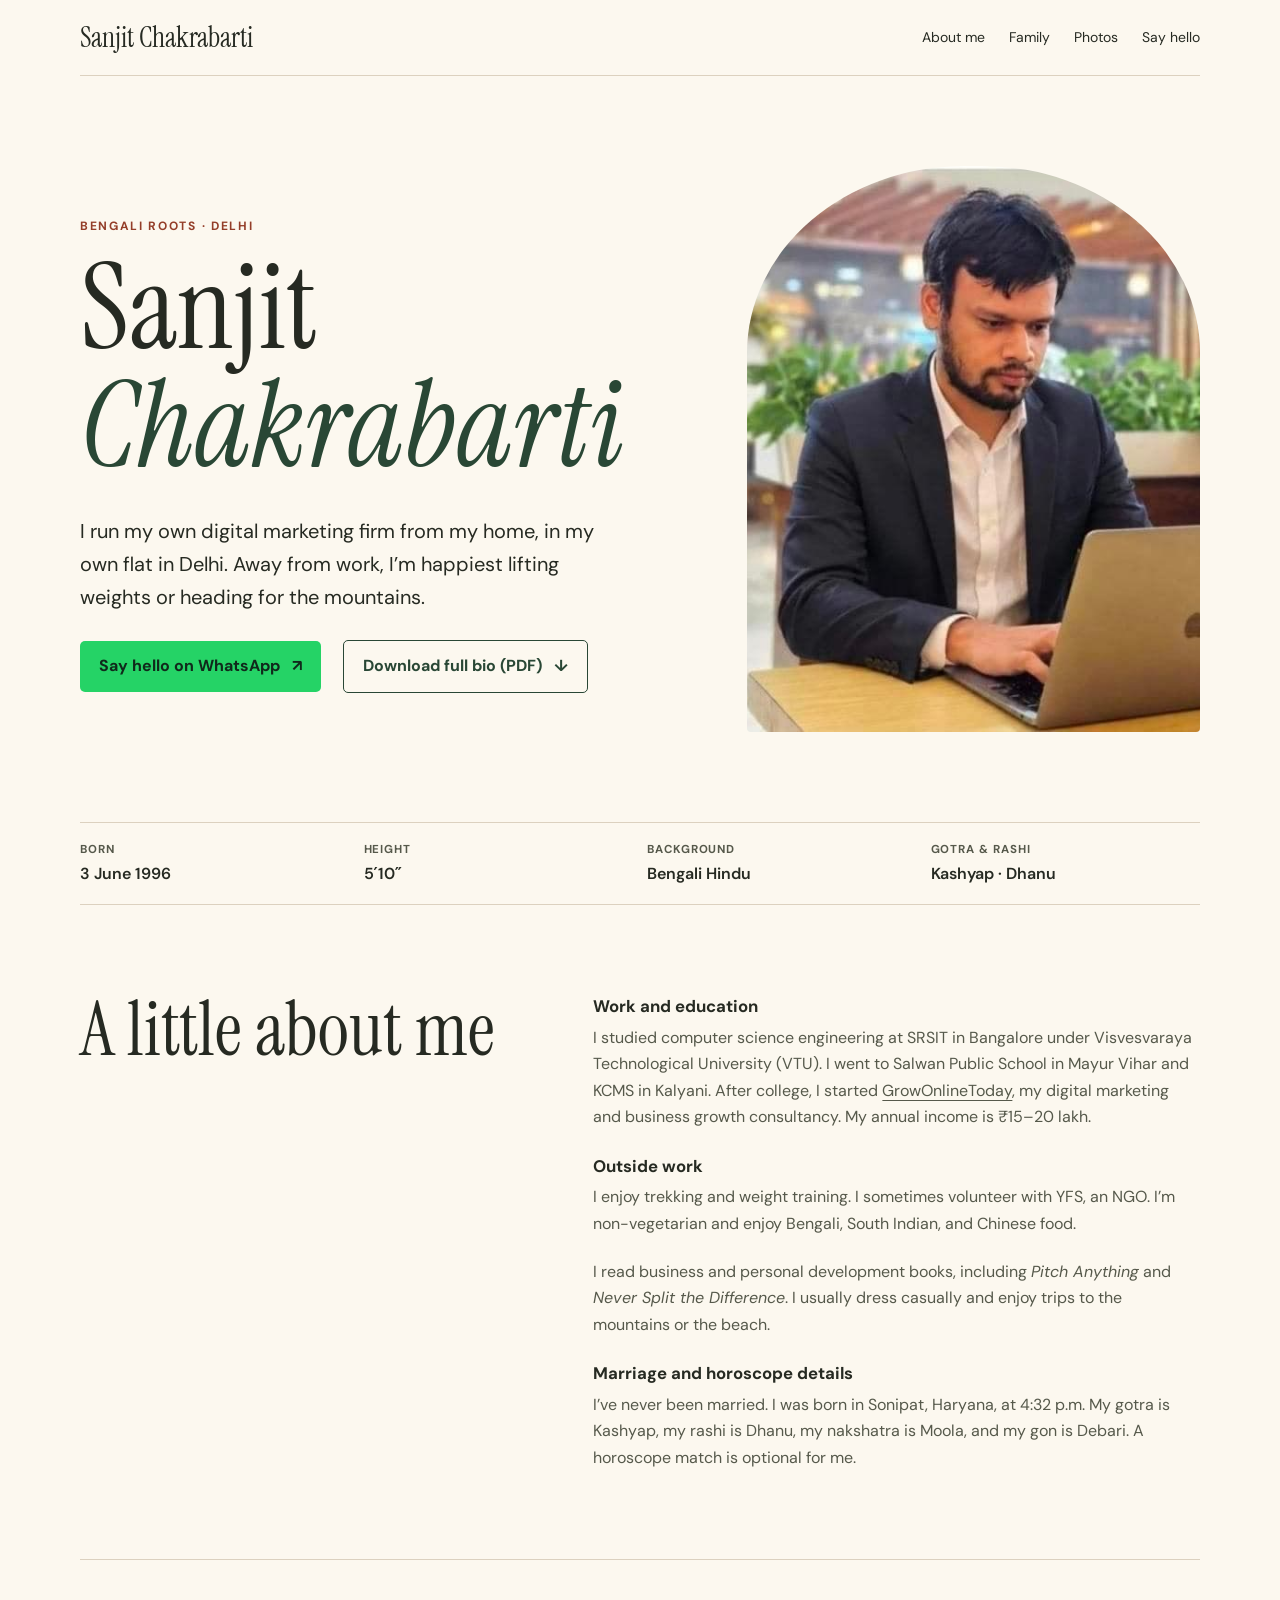
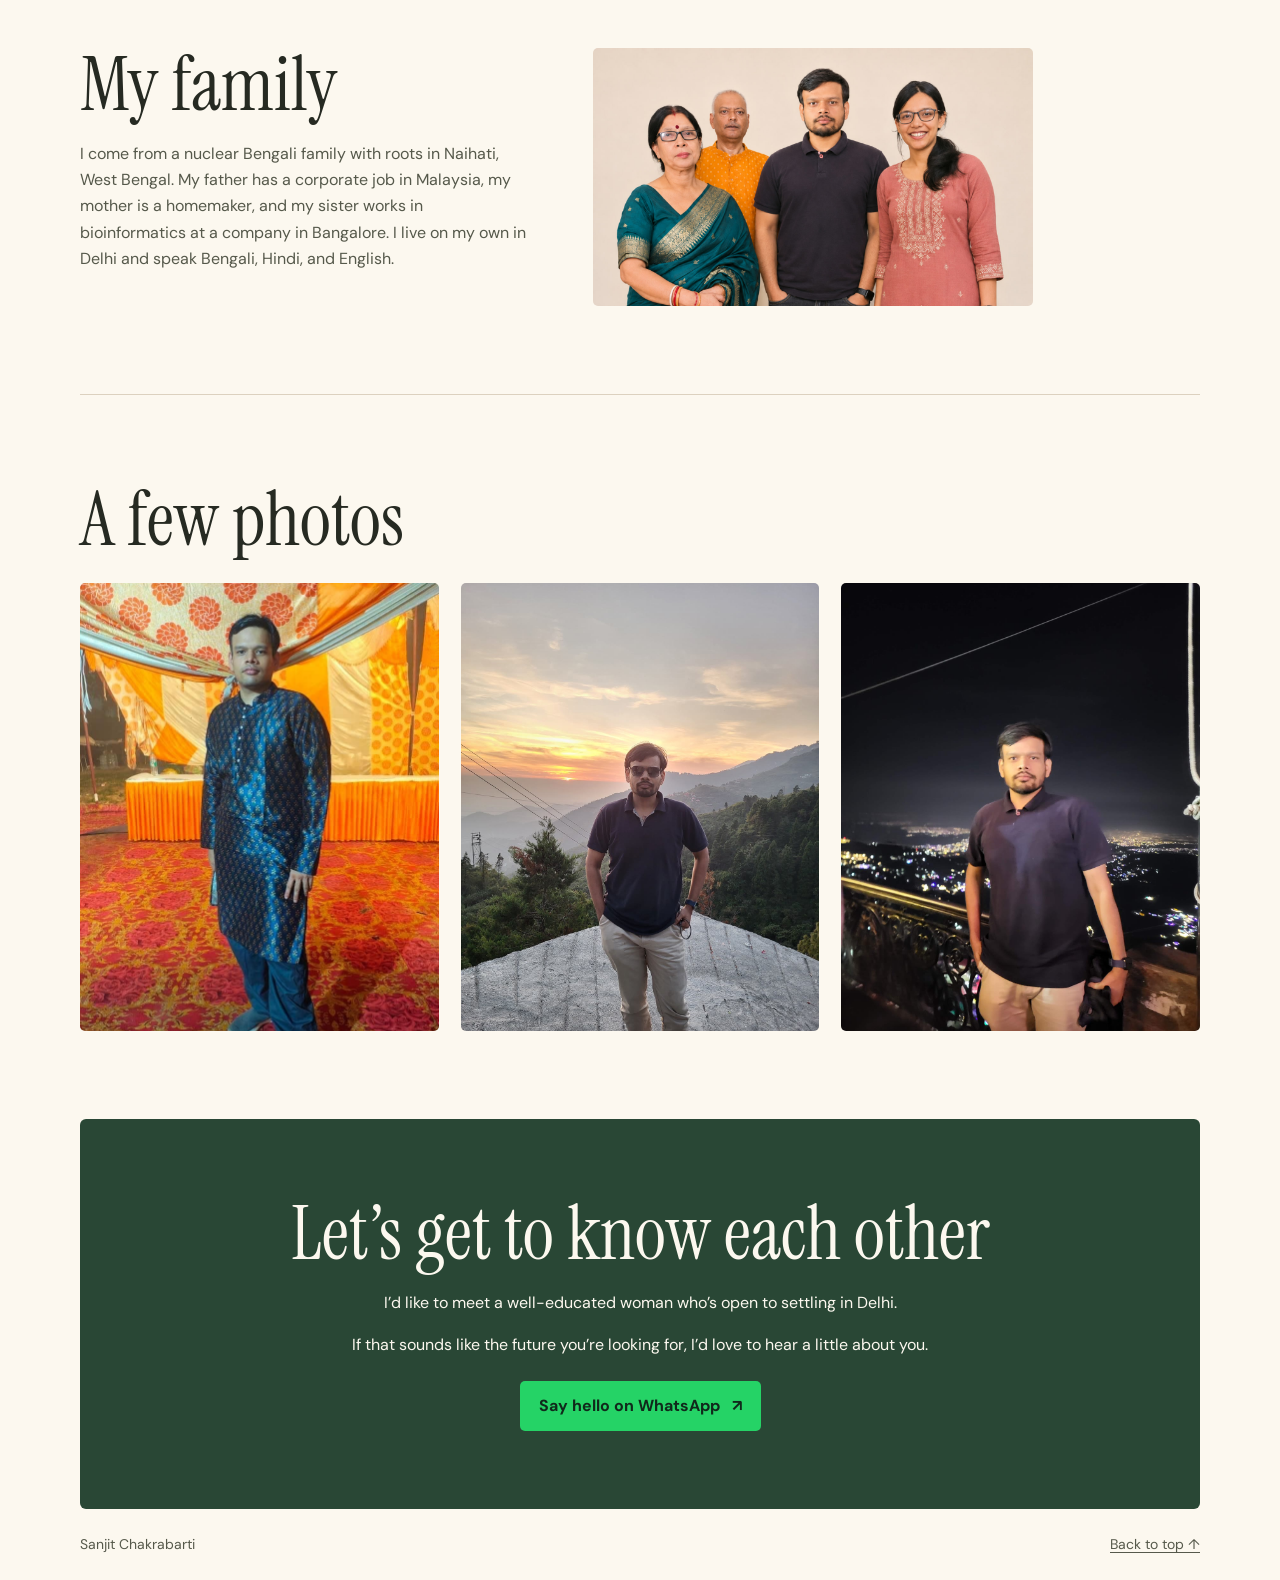
==== commit 6baca161: "Remove Rakshas from horoscope wording" ====
--- a/index.html
+++ b/index.html
@@ -99,7 +99,7 @@
         <p class="intro">I run my own digital marketing firm from my home, in my own flat in Delhi. Away from work, I’m happiest lifting weights or heading for the mountains.</p>
         <div class="actions">
           <a class="button" href="https://wa.me/917278135942?text=Hi%20Sanjit%21%20I%20came%20across%20your%20bio%20and%20would%20love%20to%20say%20hello.">Say hello on WhatsApp <span aria-hidden="true">↗</span></a>
-          <a class="button download" href="sanjit-chakrabarti-bio.pdf?v=family-four" download>Download full bio (PDF) <span aria-hidden="true">↓</span></a>
+          <a class="button download" href="sanjit-chakrabarti-bio.pdf?v=horoscope-update" download>Download full bio (PDF) <span aria-hidden="true">↓</span></a>
         </div>
       </div>
       <figure><img src="photos/sanjit-at-work.jpg" alt="Sanjit working on his laptop at a café" fetchpriority="high"></figure>
@@ -121,7 +121,7 @@
         <p>I enjoy trekking and weight training. I sometimes volunteer with YFS, an NGO. I’m non-vegetarian and enjoy Bengali, South Indian, and Chinese food.</p>
         <p>I read business and personal development books, including <cite>Pitch Anything</cite> and <cite>Never Split the Difference</cite>. I usually dress casually and enjoy trips to the mountains or the beach.</p>
         <h3>Marriage and horoscope details</h3>
-        <p>I’ve never been married. I was born in Sonipat, Haryana, at 4:32 p.m. My gotra is Kashyap, my rashi is Dhanu, my nakshatra is Moola, and my gon is Debari (Rakshas). A horoscope match is optional for me.</p>
+        <p>I’ve never been married. I was born in Sonipat, Haryana, at 4:32 p.m. My gotra is Kashyap, my rashi is Dhanu, my nakshatra is Moola, and my gon is Debari. A horoscope match is optional for me.</p>
       </div>
     </section>
 
